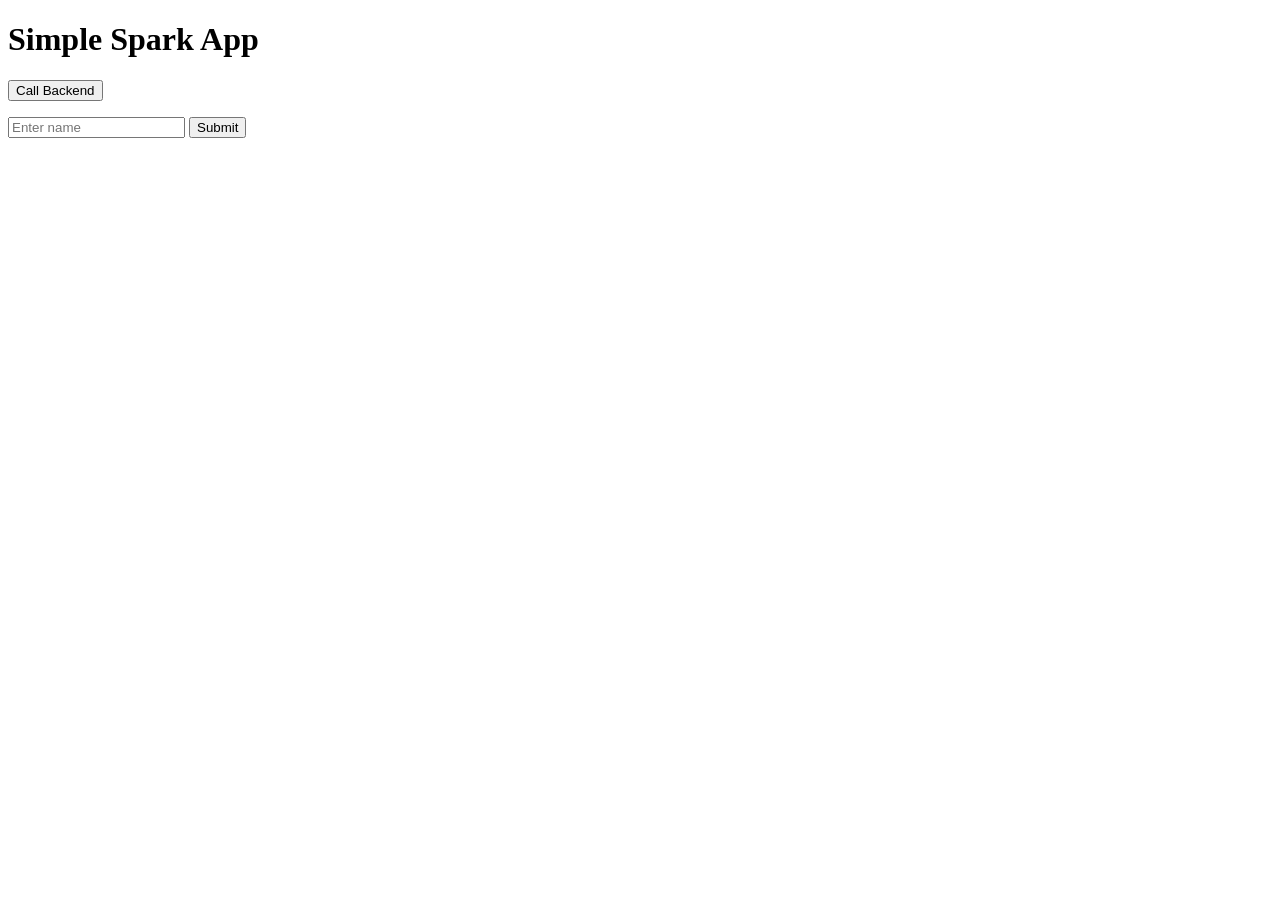
==== src/main/resources/public/index.html @ b1b46ce2 "Made structure for Spark" ====
<!DOCTYPE html>
<html>
<head>
    <title>Spark App</title>
</head>
<body>

<h1>Simple Spark App</h1>

<!-- call backend -->
<button onclick="sayHello()">Call Backend</button>
<p id="result"></p>

<!-- form -->
<form action="/submit" method="post">
    <input type="text" name="name" placeholder="Enter name" />
    <button type="submit">Submit</button>
</form>

<script>
    function sayHello() {
        fetch('/hello')
            .then(res => res.text())
            .then(data => {
                document.getElementById("result").innerText = data;
            });
    }
</script>

</body>
</html>
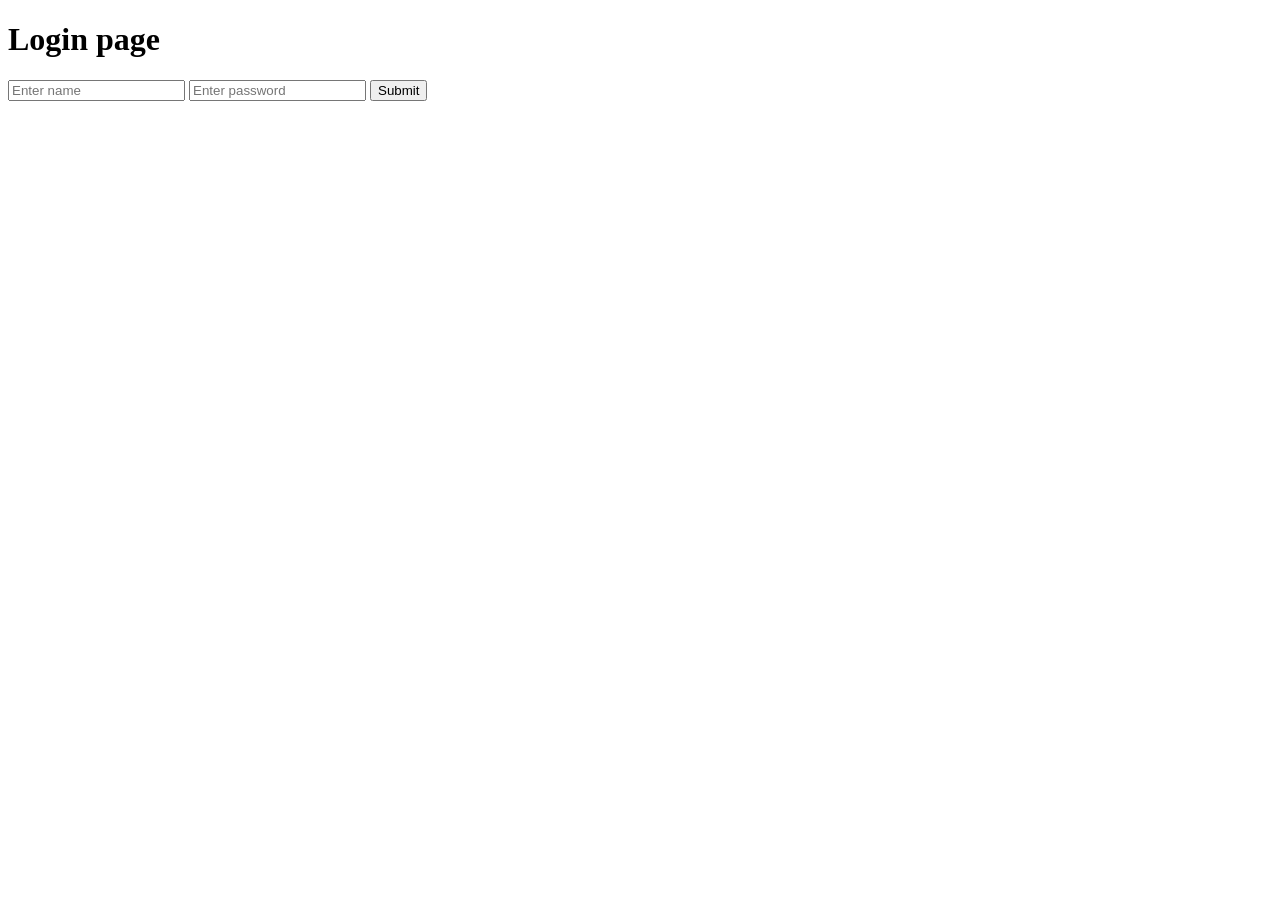
==== commit e488f012: "messed around with a login" ====
--- a/src/main/resources/public/index.html
+++ b/src/main/resources/public/index.html
@@ -1,31 +1,19 @@
 <!DOCTYPE html>
 <html>
 <head>
-    <title>Spark App</title>
+    <title>Login page</title>
 </head>
+
 <body>
+<h1>Login page</h1>
 
-<h1>Simple Spark App</h1>
-
-<!-- call backend -->
-<button onclick="sayHello()">Call Backend</button>
-<p id="result"></p>
-
-<!-- form -->
-<form action="/submit" method="post">
-    <input type="text" name="name" placeholder="Enter name" />
+<form action="/login" method="post">
+    <input type="text" name="username" placeholder="Enter name" />
+    <input type="text" name="password" placeholder="Enter password" />
     <button type="submit">Submit</button>
 </form>
 
-<script>
-    function sayHello() {
-        fetch('/hello')
-            .then(res => res.text())
-            .then(data => {
-                document.getElementById("result").innerText = data;
-            });
-    }
-</script>
+
 
 </body>
 </html>
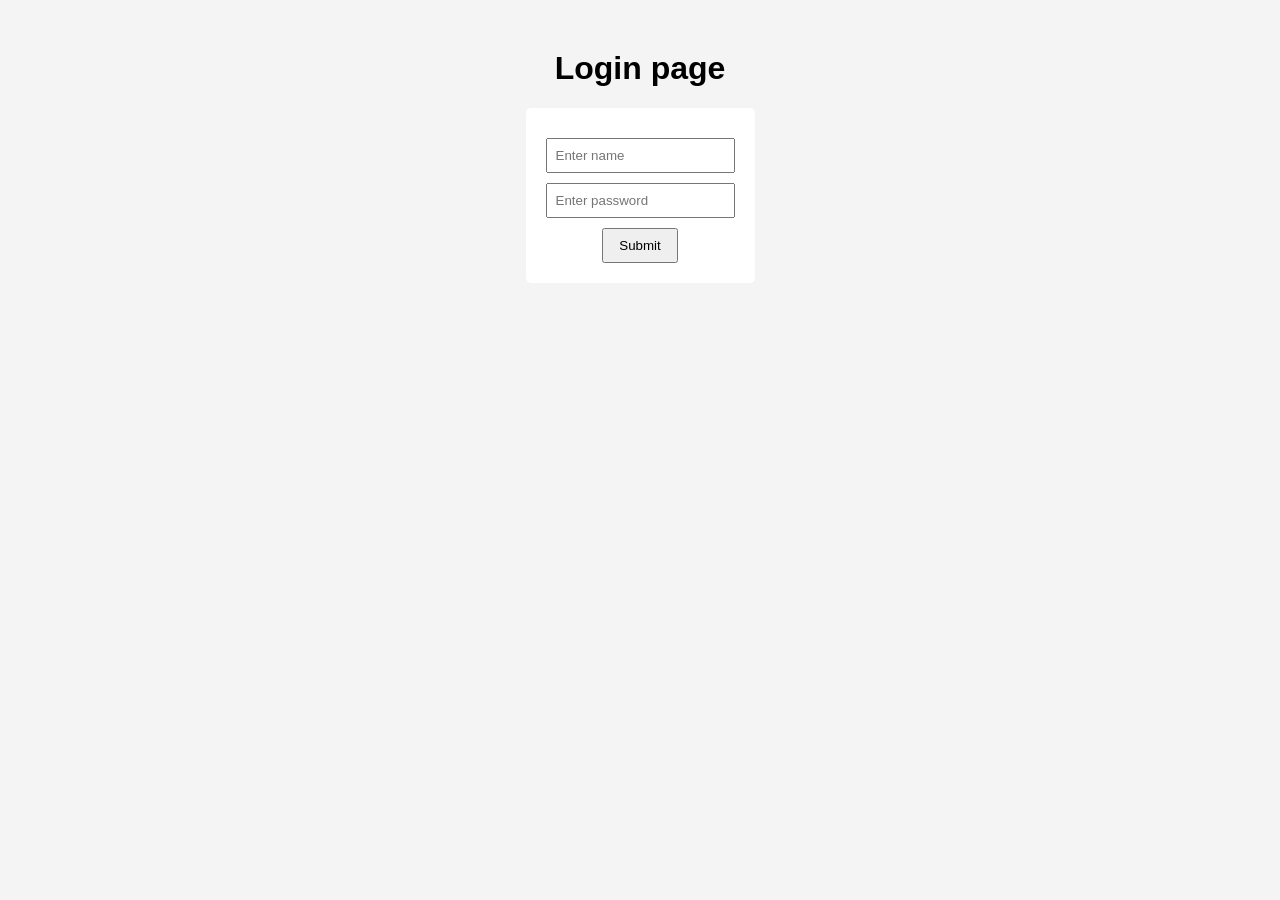
==== commit 04a928a7: "Created simple login page with singleton pattern" ====
--- a/src/main/resources/public/index.html
+++ b/src/main/resources/public/index.html
@@ -2,6 +2,7 @@
 <html>
 <head>
     <title>Login page</title>
+    <link rel="stylesheet" href="style.css">
 </head>
 
 <body>
--- a/src/main/resources/public/style.css
+++ b/src/main/resources/public/style.css
@@ -0,0 +1,28 @@
+
+body {
+    font-family: Arial, sans-serif;
+    background-color: #f4f4f4;
+    text-align: center;
+}
+
+h1 {
+    margin-top: 50px;
+}
+
+form {
+    background: white;
+    padding: 20px;
+    display: inline-block;
+    border-radius: 5px;
+}
+
+input {
+    display: block;
+    margin: 10px auto;
+    padding: 8px;
+}
+
+button {
+    padding: 8px 15px;
+    cursor: pointer;
+}
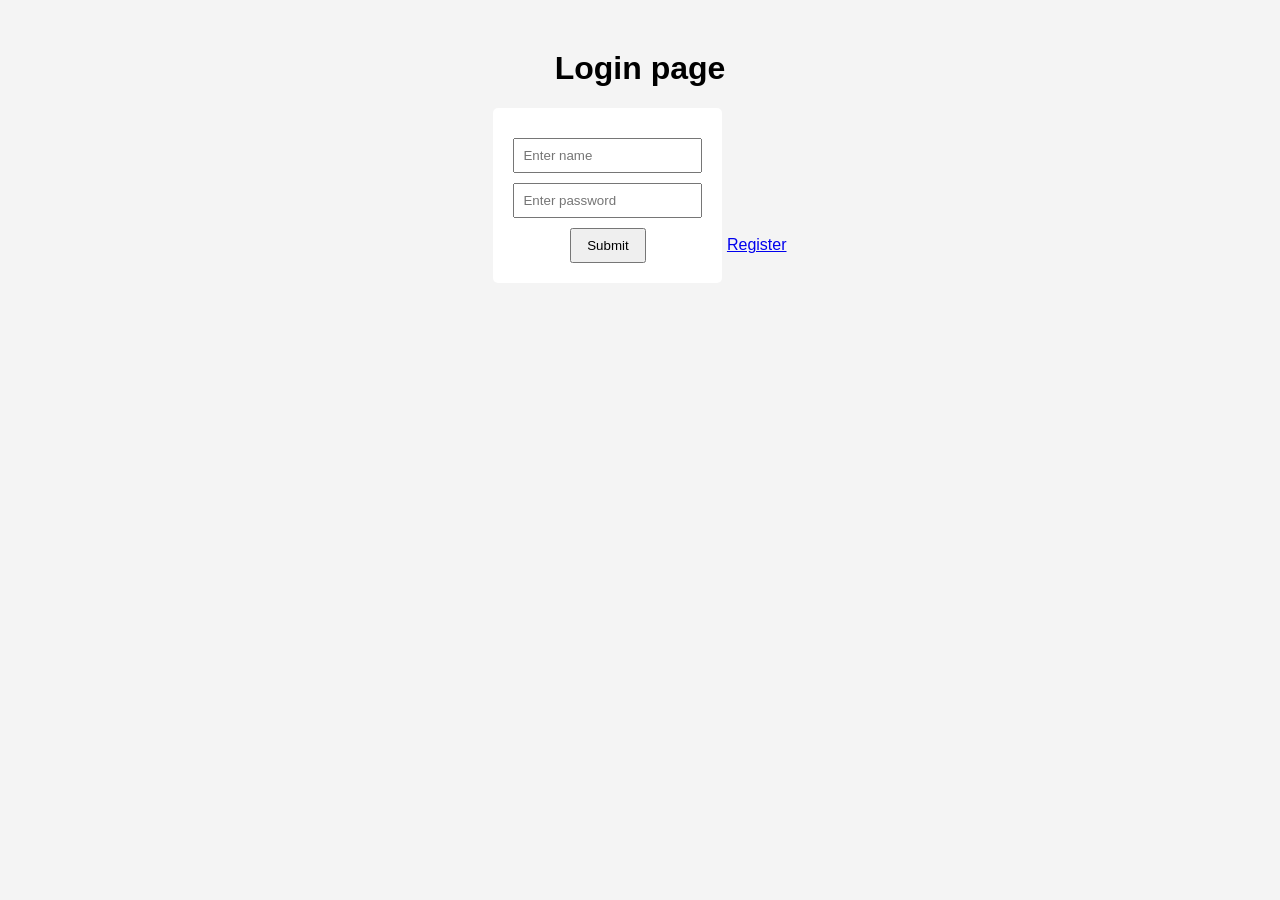
==== commit f941f83f: "now a user can register and it adds to database its not hardcoded" ====
--- a/src/main/resources/public/index.html
+++ b/src/main/resources/public/index.html
@@ -14,7 +14,6 @@
     <button type="submit">Submit</button>
 </form>
 
-
-
+<a href="/register.html">Register</a>
 </body>
 </html>
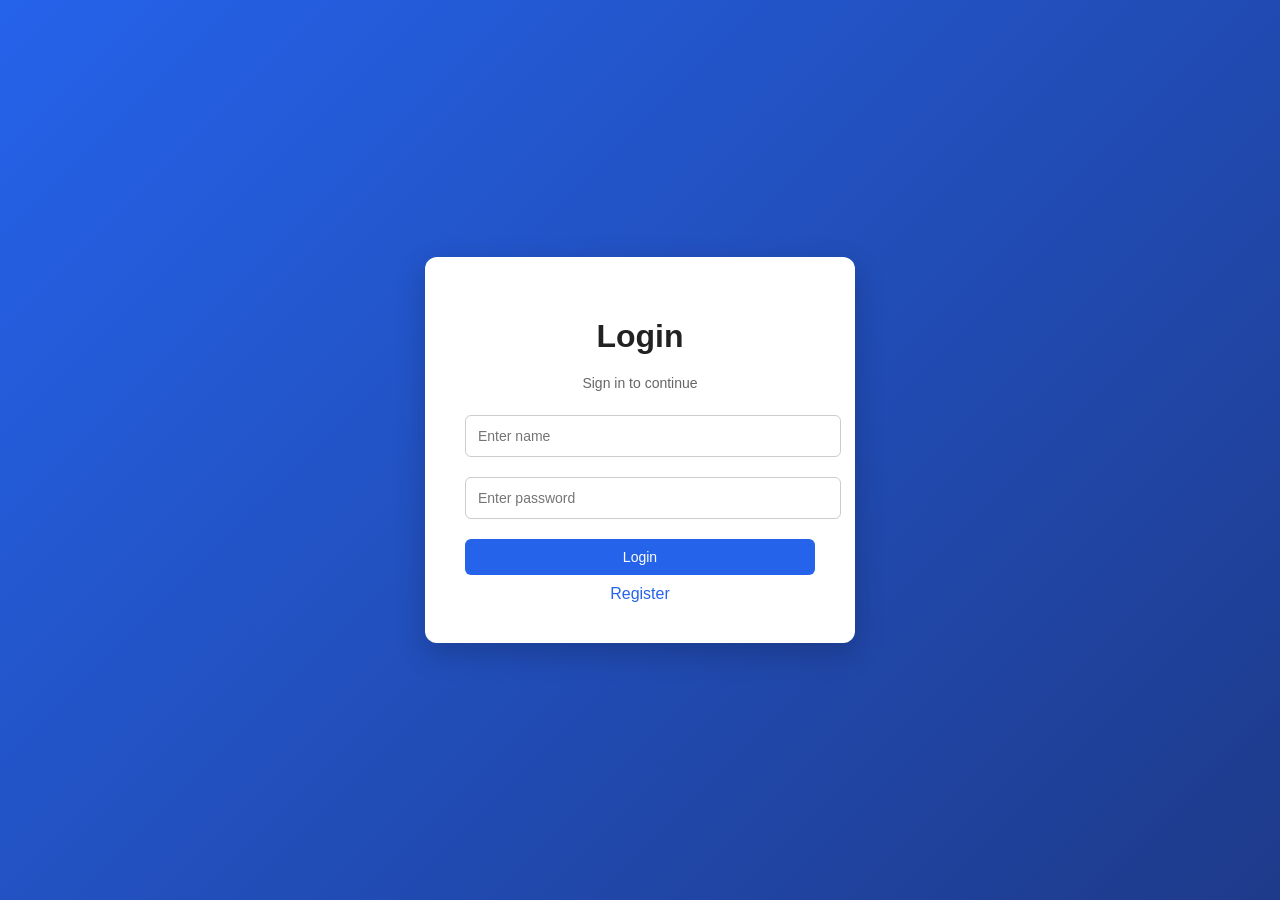
==== commit a1dd0b8a: "added review system" ====
--- a/src/main/resources/public/index.html
+++ b/src/main/resources/public/index.html
@@ -5,15 +5,21 @@
     <link rel="stylesheet" href="style.css">
 </head>
 
-<body>
-<h1>Login page</h1>
+<body class="login-page">
 
-<form action="/login" method="post">
-    <input type="text" name="username" placeholder="Enter name" />
-    <input type="text" name="password" placeholder="Enter password" />
-    <button type="submit">Submit</button>
-</form>
+<div class="login-container">
+    <h1>Login</h1>
 
-<a href="/register.html">Register</a>
+    <p style="color:#666; font-size:14px;">Sign in to continue</p>
+
+    <form action="/login" method="post">
+        <input type="text" name="username" placeholder="Enter name" required />
+        <input type="password" name="password" placeholder="Enter password" required />
+        <button type="submit">Login</button>
+    </form>
+
+    <a href="/register.html">Register</a>
+</div>
+
 </body>
 </html>
--- a/src/main/resources/public/style.css
+++ b/src/main/resources/public/style.css
@@ -1,28 +1,187 @@
-
 body {
     font-family: Arial, sans-serif;
     background-color: #f4f4f4;
+    margin: 0;
+    padding: 30px;
+    color: #222;
+}
+
+/* Headings */
+h1 {
+    text-align: center;
+    margin-bottom: 10px;
+}
+
+h2 {
     text-align: center;
 }
 
-h1 {
-    margin-top: 50px;
+/* Top section */
+.page-top {
+    text-align: center;
+    margin-bottom: 20px;
 }
 
-form {
+a {
+    color: #2563eb;
+    text-decoration: none;
+}
+
+a:hover {
+    text-decoration: underline;
+}
+
+/* Search box */
+.search-box {
     background: white;
     padding: 20px;
-    display: inline-block;
-    border-radius: 5px;
+    border-radius: 10px;
+    width: fit-content;
+    margin: 20px auto 30px auto;
+    box-shadow: 0 2px 8px rgba(0,0,0,0.08);
 }
 
-input {
-    display: block;
-    margin: 10px auto;
-    padding: 8px;
+/* Inputs + buttons */
+input, select, button {
+    padding: 10px;
+    border-radius: 6px;
+    border: 1px solid #ccc;
+    font-size: 14px;
 }
 
 button {
-    padding: 8px 15px;
+    background-color: #2563eb;
+    color: white;
+    border: none;
     cursor: pointer;
+}
+
+button:hover {
+    background-color: #1d4ed8;
+}
+
+button:disabled {
+    background-color: #9ca3af;
+    cursor: not-allowed;
+}
+
+/* Product list */
+.product-list {
+    max-width: 900px;
+    margin: 0 auto;
+}
+
+/* Each product */
+.product-card {
+    background: white;
+    border-radius: 12px;
+    padding: 20px;
+    margin-bottom: 20px;
+    text-align: left;
+    box-shadow: 0 2px 8px rgba(0,0,0,0.08);
+}
+
+/* Product info */
+.product-card h3 {
+    margin: 0 0 10px 0;
+}
+
+.price {
+    font-weight: bold;
+    font-size: 18px;
+}
+
+.low-stock {
+    color: #dc2626;
+    font-weight: bold;
+}
+
+/* Forms inside product */
+.cart-form {
+    margin: 10px 0;
+}
+
+.review-form {
+    display: flex;
+    gap: 10px;
+    flex-wrap: wrap;
+    margin: 10px 0;
+}
+
+.review-form input {
+    min-width: 200px;
+}
+
+/* Reviews */
+.reviews {
+    margin-top: 10px;
+    border-top: 1px solid #eee;
+    padding-top: 10px;
+}
+
+.review-item {
+    background: #f9fafb;
+    padding: 10px;
+    border-radius: 6px;
+    margin-bottom: 8px;
+}
+
+.no-reviews {
+    color: #777;
+    font-style: italic;
+}
+
+.page-top {
+    text-align: center;
+    margin-bottom: 20px;
+}
+
+.search-box {
+    background: white;
+    padding: 20px;
+    border-radius: 10px;
+    width: fit-content;
+    margin: 20px auto 30px auto;
+    box-shadow: 0 2px 8px rgba(0,0,0,0.08);
+    text-align: center;
+}
+
+/* Login Page */
+
+.login-page {
+    background: linear-gradient(135deg, #2563eb, #1e3a8a);
+    height: 100vh;
+    display: flex;
+    justify-content: center;
+    align-items: center;
+    padding: 0;
+}
+
+.login-container {
+    background: white;
+    padding: 40px;
+    border-radius: 12px;
+    width: 350px;
+    text-align: center;
+    box-shadow: 0 10px 30px rgba(0,0,0,0.2);
+}
+
+.login-container h1 {
+    margin-bottom: 20px;
+}
+
+.login-container input {
+    width: 100%;
+    padding: 12px;
+    margin: 10px 0;
+}
+
+.login-container button {
+    width: 100%;
+    margin-top: 10px;
+}
+
+.login-container a {
+    display: block;
+    margin-top: 10px;
 }
